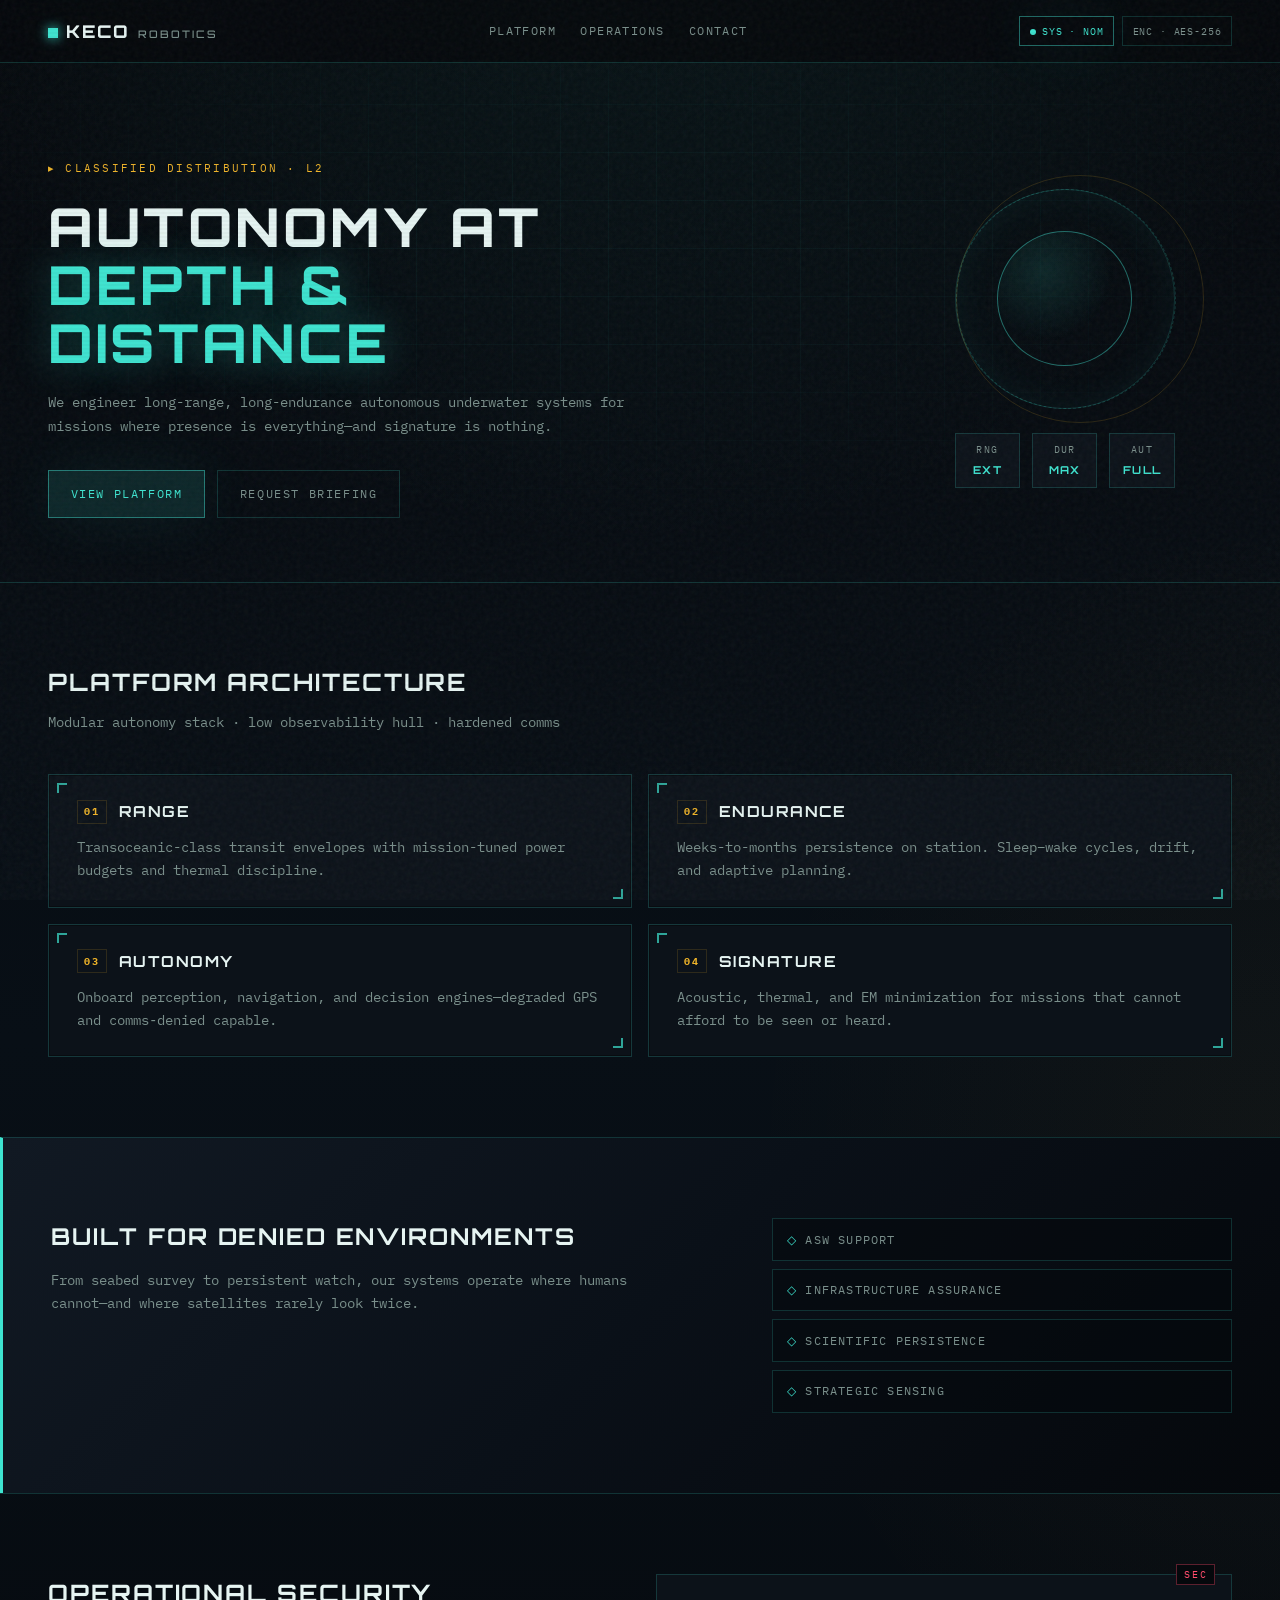
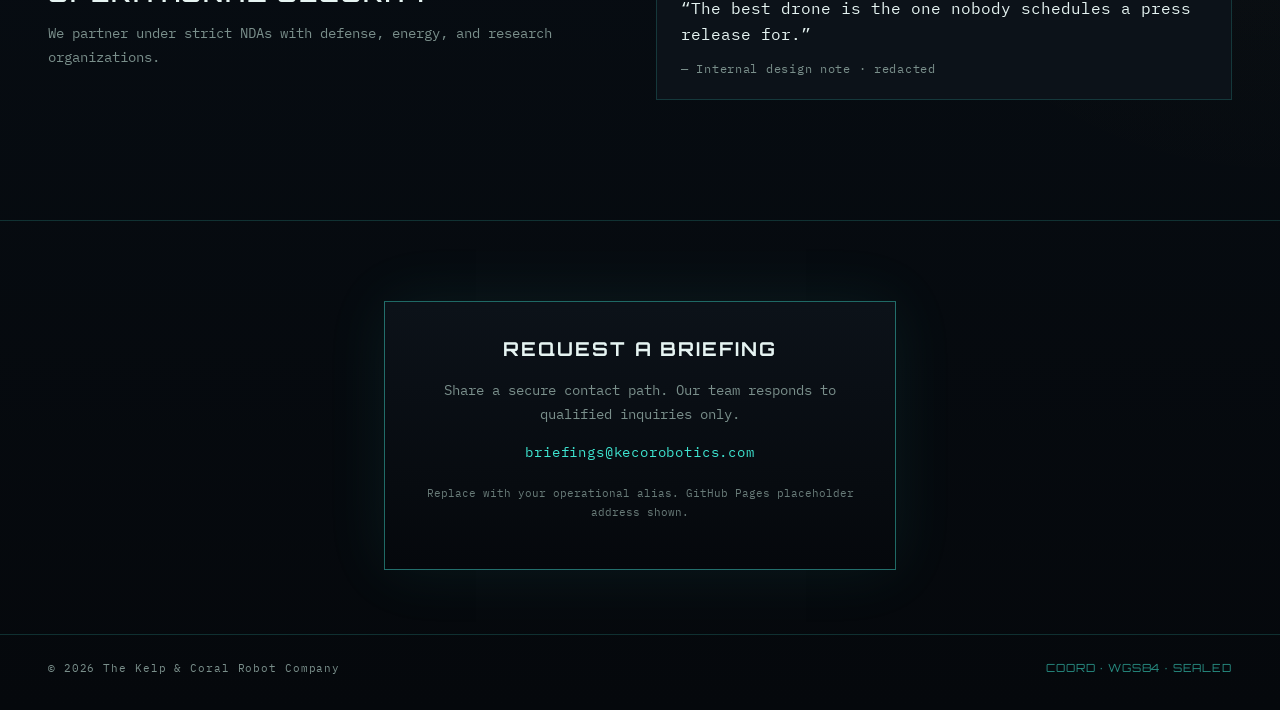
==== index.html @ 24a3f9e3 "ai did its thing" ====
<!DOCTYPE html>
<html lang="en">
  <head>
    <meta charset="utf-8" />
    <meta name="viewport" content="width=device-width, initial-scale=1" />
    <meta name="description" content="Keco Robotics — autonomous systems for extended underwater operations." />
    <meta name="theme-color" content="#05080c" />
    <title>Keco Robotics</title>
    <link rel="preconnect" href="https://fonts.googleapis.com" />
    <link rel="preconnect" href="https://fonts.gstatic.com" crossorigin />
    <link
      href="https://fonts.googleapis.com/css2?family=IBM+Plex+Mono:wght@400;500;600&family=Orbitron:wght@500;600;700;800&display=swap"
      rel="stylesheet"
    />
    <link rel="stylesheet" href="styles.css" />
  </head>
  <body>
    <div class="noise" aria-hidden="true"></div>
    <div class="scanlines" aria-hidden="true"></div>

    <header class="top-bar">
      <div class="brand">
        <span class="brand-mark" aria-hidden="true"></span>
        <span class="brand-text">KECO</span>
        <span class="brand-sub">ROBOTICS</span>
      </div>
      <nav class="nav" aria-label="Primary">
        <a href="#platform">Platform</a>
        <a href="#ops">Operations</a>
        <a href="#contact">Contact</a>
      </nav>
      <div class="status-cluster" role="status">
        <span class="pill pill--live">SYS · NOM</span>
        <span class="pill">ENC · AES-256</span>
      </div>
    </header>

    <main>
      <section class="hero">
        <div class="hero-grid" aria-hidden="true"></div>
        <div class="hero-content">
          <p class="eyebrow">
            <span class="blink" aria-hidden="true">▸</span>
            CLASSIFIED DISTRIBUTION · L2
          </p>
          <h1 class="hero-title">
            <span class="hero-title-line">Autonomy at</span>
            <span class="hero-title-line hero-title-line--accent">depth &amp; distance</span>
          </h1>
          <p class="lede">
            We engineer long-range, long-endurance autonomous underwater systems for missions where presence is
            everything—and signature is nothing.
          </p>
          <div class="hero-actions">
            <a class="btn btn--primary" href="#platform">View platform</a>
            <a class="btn btn--ghost" href="#contact">Request briefing</a>
          </div>
        </div>
        <aside class="hud" aria-hidden="true">
          <div class="hud-ring">
            <div class="hud-ring-inner"></div>
          </div>
          <dl class="hud-stats">
            <div>
              <dt>RNG</dt>
              <dd>EXT</dd>
            </div>
            <div>
              <dt>DUR</dt>
              <dd>MAX</dd>
            </div>
            <div>
              <dt>AUT</dt>
              <dd>FULL</dd>
            </div>
          </dl>
        </aside>
      </section>

      <section id="platform" class="section section--panels">
        <div class="section-head">
          <h2>Platform architecture</h2>
          <p class="section-kicker">Modular autonomy stack · low observability hull · hardened comms</p>
        </div>
        <div class="panels">
          <article class="panel">
            <h3><span class="panel-id">01</span> Range</h3>
            <p>Transoceanic-class transit envelopes with mission-tuned power budgets and thermal discipline.</p>
          </article>
          <article class="panel">
            <h3><span class="panel-id">02</span> Endurance</h3>
            <p>Weeks-to-months persistence on station. Sleep–wake cycles, drift, and adaptive planning.</p>
          </article>
          <article class="panel">
            <h3><span class="panel-id">03</span> Autonomy</h3>
            <p>Onboard perception, navigation, and decision engines—degraded GPS and comms‑denied capable.</p>
          </article>
          <article class="panel">
            <h3><span class="panel-id">04</span> Signature</h3>
            <p>Acoustic, thermal, and EM minimization for missions that cannot afford to be seen or heard.</p>
          </article>
        </div>
      </section>

      <section id="ops" class="section section--banner">
        <div class="banner-inner">
          <div class="banner-copy">
            <h2>Built for denied environments</h2>
            <p>
              From seabed survey to persistent watch, our systems operate where humans cannot—and where satellites
              rarely look twice.
            </p>
          </div>
          <ul class="tag-list">
            <li>ASW support</li>
            <li>Infrastructure assurance</li>
            <li>Scientific persistence</li>
            <li>Strategic sensing</li>
          </ul>
        </div>
      </section>

      <section class="section section--stealth">
        <div class="section-head section-head--split">
          <div>
            <h2>Operational security</h2>
            <p class="section-kicker">We partner under strict NDAs with defense, energy, and research organizations.</p>
          </div>
          <blockquote class="pull">
            “The best drone is the one nobody schedules a press release for.”
            <cite>— Internal design note · redacted</cite>
          </blockquote>
        </div>
      </section>

      <section id="contact" class="section section--contact">
        <div class="contact-card">
          <h2>Request a briefing</h2>
          <p>Share a secure contact path. Our team responds to qualified inquiries only.</p>
          <a class="mailto" href="mailto:briefings@kecorobotics.com">briefings@kecorobotics.com</a>
          <p class="fine-print">Replace with your operational alias. GitHub Pages placeholder address shown.</p>
        </div>
      </section>
    </main>

    <footer class="footer">
      <div class="footer-row">
        <span>© <span id="y"></span> The Kelp &amp; Coral Robot Company</span>
        <span class="footer-mono">COORD · WGS84 · SEALED</span>
      </div>
    </footer>

    <script src="script.js" defer></script>
  </body>
</html>
---- styles.css ----
:root {
  --bg-deep: #05080c;
  --bg-panel: #0c1219;
  --bg-elevated: #111923;
  --border: rgba(62, 224, 208, 0.18);
  --border-strong: rgba(62, 224, 208, 0.45);
  --text: #e6f4f2;
  --text-dim: #7a8f8b;
  --accent: #3ee4d0;
  --accent-dim: rgba(62, 228, 208, 0.12);
  --amber: #f0b429;
  --amber-dim: rgba(240, 180, 41, 0.15);
  --danger: #ff4d6d;
  --font-display: "Orbitron", system-ui, sans-serif;
  --font-mono: "IBM Plex Mono", ui-monospace, monospace;
  --radius: 2px;
  --shadow-glow: 0 0 60px rgba(62, 228, 208, 0.08);
}

*,
*::before,
*::after {
  box-sizing: border-box;
}

html {
  scroll-behavior: smooth;
}

body {
  margin: 0;
  min-height: 100vh;
  font-family: var(--font-mono);
  font-size: clamp(14px, 1.05vw, 16px);
  line-height: 1.65;
  color: var(--text);
  background: var(--bg-deep);
  background-image:
    radial-gradient(ellipse 120% 80% at 50% -20%, rgba(62, 228, 208, 0.09), transparent 55%),
    radial-gradient(ellipse 60% 40% at 100% 50%, rgba(240, 180, 41, 0.04), transparent 70%),
    linear-gradient(180deg, #05080c 0%, #080f16 45%, #05080c 100%);
}

a {
  color: var(--accent);
  text-decoration: none;
}

a:hover {
  text-decoration: underline;
  text-underline-offset: 4px;
}

.noise {
  pointer-events: none;
  position: fixed;
  inset: 0;
  opacity: 0.045;
  z-index: 50;
  background-image: url("data:image/svg+xml,%3Csvg viewBox='0 0 256 256' xmlns='http://www.w3.org/2000/svg'%3E%3Cfilter id='n'%3E%3CfeTurbulence type='fractalNoise' baseFrequency='0.8' numOctaves='4' stitchTiles='stitch'/%3E%3C/filter%3E%3Crect width='100%25' height='100%25' filter='url(%23n)'/%3E%3C/svg%3E");
}

.scanlines {
  pointer-events: none;
  position: fixed;
  inset: 0;
  z-index: 49;
  background: repeating-linear-gradient(
    0deg,
    transparent,
    transparent 2px,
    rgba(0, 0, 0, 0.06) 2px,
    rgba(0, 0, 0, 0.06) 4px
  );
  opacity: 0.35;
  mix-blend-mode: multiply;
}

.top-bar {
  position: sticky;
  top: 0;
  z-index: 40;
  display: flex;
  align-items: center;
  justify-content: space-between;
  gap: 1rem;
  padding: 1rem clamp(1.25rem, 4vw, 3rem);
  border-bottom: 1px solid var(--border);
  background: rgba(5, 8, 12, 0.82);
  backdrop-filter: blur(12px);
}

.brand {
  display: flex;
  align-items: baseline;
  gap: 0.5rem;
  font-family: var(--font-display);
  letter-spacing: 0.14em;
}

.brand-mark {
  width: 10px;
  height: 10px;
  background: var(--accent);
  box-shadow: 0 0 12px var(--accent);
}

.brand-text {
  font-weight: 800;
  font-size: 1.1rem;
}

.brand-sub {
  font-weight: 500;
  font-size: 0.65rem;
  color: var(--text-dim);
}

.nav {
  display: flex;
  gap: 1.5rem;
  font-size: 0.75rem;
  text-transform: uppercase;
  letter-spacing: 0.12em;
}

.nav a {
  color: var(--text-dim);
}

.nav a:hover {
  color: var(--accent);
  text-decoration: none;
}

.status-cluster {
  display: flex;
  gap: 0.5rem;
  flex-wrap: wrap;
  justify-content: flex-end;
}

.pill {
  font-size: 0.65rem;
  padding: 0.35rem 0.6rem;
  border: 1px solid var(--border);
  color: var(--text-dim);
  letter-spacing: 0.08em;
}

.pill--live {
  border-color: var(--border-strong);
  color: var(--accent);
  box-shadow: var(--shadow-glow);
}

.pill--live::before {
  content: "";
  display: inline-block;
  width: 6px;
  height: 6px;
  margin-right: 0.4rem;
  border-radius: 50%;
  background: var(--accent);
  animation: pulse 2s ease-in-out infinite;
}

@keyframes pulse {
  0%,
  100% {
    opacity: 1;
    box-shadow: 0 0 0 0 rgba(62, 228, 208, 0.5);
  }
  50% {
    opacity: 0.7;
    box-shadow: 0 0 0 6px rgba(62, 228, 208, 0);
  }
}

.hero {
  position: relative;
  display: grid;
  grid-template-columns: 1fr;
  gap: 2rem;
  padding: clamp(3rem, 10vw, 6rem) clamp(1.25rem, 4vw, 3rem) 4rem;
  overflow: hidden;
}

@media (min-width: 900px) {
  .hero {
    grid-template-columns: 1.1fr 0.45fr;
    align-items: center;
  }
}

.hero-grid {
  position: absolute;
  inset: -20%;
  background-image:
    linear-gradient(rgba(62, 228, 208, 0.04) 1px, transparent 1px),
    linear-gradient(90deg, rgba(62, 228, 208, 0.04) 1px, transparent 1px);
  background-size: 48px 48px;
  mask-image: radial-gradient(ellipse 70% 60% at 50% 40%, black 20%, transparent 70%);
  animation: drift 28s linear infinite;
}

@keyframes drift {
  to {
    transform: translate(-48px, -48px);
  }
}

.hero-content {
  position: relative;
  z-index: 1;
  max-width: 40rem;
}

.eyebrow {
  font-size: 0.7rem;
  letter-spacing: 0.2em;
  color: var(--amber);
  margin: 0 0 1.25rem;
}

.blink {
  animation: blink 1.2s step-end infinite;
}

@keyframes blink {
  50% {
    opacity: 0;
  }
}

.hero-title {
  font-family: var(--font-display);
  font-weight: 800;
  line-height: 1.08;
  letter-spacing: 0.06em;
  text-transform: uppercase;
  margin: 0 0 1.25rem;
  font-size: clamp(2rem, 5.5vw, 3.35rem);
}

.hero-title-line {
  display: block;
}

.hero-title-line--accent {
  color: var(--accent);
  text-shadow: 0 0 40px rgba(62, 228, 208, 0.35);
}

.lede {
  margin: 0 0 2rem;
  color: var(--text-dim);
  max-width: 36rem;
}

.hero-actions {
  display: flex;
  flex-wrap: wrap;
  gap: 0.75rem;
}

.btn {
  display: inline-flex;
  align-items: center;
  justify-content: center;
  padding: 0.85rem 1.35rem;
  font-family: var(--font-mono);
  font-size: 0.72rem;
  letter-spacing: 0.14em;
  text-transform: uppercase;
  border: 1px solid transparent;
  cursor: pointer;
  transition: transform 0.15s ease, border-color 0.15s ease, background 0.15s ease;
}

.btn:hover {
  text-decoration: none;
  transform: translateY(-1px);
}

.btn--primary {
  background: var(--accent-dim);
  border-color: var(--border-strong);
  color: var(--accent);
  box-shadow: var(--shadow-glow);
}

.btn--primary:hover {
  background: rgba(62, 228, 208, 0.22);
}

.btn--ghost {
  background: transparent;
  border-color: var(--border);
  color: var(--text-dim);
}

.btn--ghost:hover {
  border-color: var(--border-strong);
  color: var(--text);
}

.hud {
  position: relative;
  z-index: 1;
  display: flex;
  flex-direction: column;
  align-items: center;
  gap: 1.5rem;
  justify-self: center;
}

.hud-ring {
  position: relative;
  width: min(220px, 55vw);
  aspect-ratio: 1;
  border: 1px solid var(--border);
  border-radius: 50%;
  display: flex;
  align-items: center;
  justify-content: center;
  box-shadow: inset 0 0 40px rgba(62, 228, 208, 0.06);
  animation: spin 48s linear infinite;
}

@keyframes spin {
  to {
    transform: rotate(360deg);
  }
}

.hud-ring::before,
.hud-ring::after {
  content: "";
  position: absolute;
  inset: 0;
  margin: auto;
  aspect-ratio: 1;
  border-radius: 50%;
  pointer-events: none;
}

.hud-ring::before {
  width: min(220px, 55vw);
  height: min(220px, 55vw);
  border: 1px dashed rgba(62, 228, 208, 0.2);
}

.hud-ring::after {
  width: calc(min(220px, 55vw) + 28px);
  height: calc(min(220px, 55vw) + 28px);
  border: 1px solid rgba(240, 180, 41, 0.15);
  animation: spin-reverse 72s linear infinite;
}

@keyframes spin-reverse {
  to {
    transform: rotate(-360deg);
  }
}

.hud-ring-inner {
  width: 62%;
  aspect-ratio: 1;
  border-radius: 50%;
  border: 1px solid var(--border-strong);
  background: radial-gradient(circle at 35% 30%, rgba(62, 228, 208, 0.12), transparent 55%);
}

.hud-stats {
  display: grid;
  grid-template-columns: repeat(3, 1fr);
  gap: 0.75rem;
  margin: 0;
  padding: 0;
  list-style: none;
  font-size: 0.68rem;
  letter-spacing: 0.12em;
  width: 100%;
  max-width: 240px;
}

.hud-stats div {
  text-align: center;
  padding: 0.5rem;
  border: 1px solid var(--border);
  background: var(--bg-panel);
}

.hud-stats dt {
  margin: 0;
  color: var(--text-dim);
  font-size: 0.6rem;
}

.hud-stats dd {
  margin: 0.25rem 0 0;
  font-family: var(--font-display);
  font-weight: 700;
  color: var(--accent);
}

.section {
  padding: clamp(3rem, 8vw, 5rem) clamp(1.25rem, 4vw, 3rem);
  border-top: 1px solid var(--border);
}

.section-head {
  max-width: 40rem;
  margin-bottom: 2.5rem;
}

.section-head h2 {
  font-family: var(--font-display);
  font-weight: 700;
  letter-spacing: 0.08em;
  text-transform: uppercase;
  margin: 0 0 0.5rem;
  font-size: clamp(1.25rem, 2.5vw, 1.5rem);
}

.section-kicker {
  margin: 0;
  color: var(--text-dim);
  font-size: 0.9rem;
}

.panels {
  display: grid;
  gap: 1rem;
  grid-template-columns: 1fr;
}

@media (min-width: 700px) {
  .panels {
    grid-template-columns: repeat(2, 1fr);
  }
}

.panel {
  position: relative;
  padding: 1.5rem 1.5rem 1.5rem 1.75rem;
  background: var(--bg-panel);
  border: 1px solid var(--border);
  box-shadow: 0 0 0 1px rgba(0, 0, 0, 0.35) inset;
}

.panel::before,
.panel::after {
  content: "";
  position: absolute;
  width: 10px;
  height: 10px;
  border-color: var(--accent);
  border-style: solid;
  opacity: 0.7;
}

.panel::before {
  top: 8px;
  left: 8px;
  border-width: 2px 0 0 2px;
}

.panel::after {
  bottom: 8px;
  right: 8px;
  border-width: 0 2px 2px 0;
}

.panel h3 {
  margin: 0 0 0.75rem;
  font-family: var(--font-display);
  font-size: 0.95rem;
  letter-spacing: 0.1em;
  text-transform: uppercase;
  display: flex;
  align-items: center;
  gap: 0.75rem;
}

.panel-id {
  font-family: var(--font-mono);
  font-size: 0.65rem;
  color: var(--amber);
  border: 1px solid var(--amber-dim);
  padding: 0.15rem 0.4rem;
}

.panel p {
  margin: 0;
  color: var(--text-dim);
  font-size: 0.88rem;
}

.section--banner {
  background: linear-gradient(135deg, var(--bg-elevated) 0%, #0a1018 50%, var(--bg-deep) 100%);
  border-left: 3px solid var(--accent);
}

.banner-inner {
  display: grid;
  gap: 2rem;
  align-items: start;
}

@media (min-width: 800px) {
  .banner-inner {
    grid-template-columns: 1.2fr 0.8fr;
  }
}

.banner-copy h2 {
  font-family: var(--font-display);
  text-transform: uppercase;
  letter-spacing: 0.08em;
  margin: 0 0 0.75rem;
  font-size: clamp(1.2rem, 2.2vw, 1.45rem);
}

.banner-copy p {
  margin: 0;
  color: var(--text-dim);
  max-width: 36rem;
}

.tag-list {
  margin: 0;
  padding: 0;
  list-style: none;
  display: grid;
  gap: 0.5rem;
}

.tag-list li {
  font-size: 0.75rem;
  letter-spacing: 0.1em;
  text-transform: uppercase;
  padding: 0.65rem 0.85rem;
  border: 1px solid var(--border);
  color: var(--text-dim);
  background: rgba(5, 8, 12, 0.5);
}

.tag-list li::before {
  content: "◇ ";
  color: var(--accent);
}

.section-head--split {
  max-width: none;
  display: grid;
  gap: 2rem;
}

@media (min-width: 800px) {
  .section-head--split {
    grid-template-columns: 1fr 1fr;
    align-items: start;
  }
}

.pull {
  margin: 0;
  padding: 1.25rem 1.5rem;
  border: 1px solid var(--border);
  background: var(--bg-panel);
  font-size: 1rem;
  color: var(--text);
  position: relative;
}

.pull::before {
  content: "SEC";
  position: absolute;
  top: -0.65rem;
  right: 1rem;
  font-size: 0.6rem;
  letter-spacing: 0.2em;
  background: var(--bg-deep);
  color: var(--danger);
  padding: 0.1rem 0.4rem;
  border: 1px solid rgba(255, 77, 109, 0.35);
}

.pull cite {
  display: block;
  margin-top: 0.75rem;
  font-size: 0.75rem;
  color: var(--text-dim);
  font-style: normal;
  letter-spacing: 0.06em;
}

.section--contact {
  display: flex;
  justify-content: center;
  padding-bottom: 4rem;
}

.contact-card {
  max-width: 32rem;
  width: 100%;
  padding: 2rem;
  border: 1px solid var(--border-strong);
  background: linear-gradient(180deg, var(--bg-panel), var(--bg-deep));
  text-align: center;
  box-shadow: var(--shadow-glow);
}

.contact-card h2 {
  font-family: var(--font-display);
  text-transform: uppercase;
  letter-spacing: 0.1em;
  margin: 0 0 0.75rem;
  font-size: 1.2rem;
}

.contact-card p {
  margin: 0 0 1rem;
  color: var(--text-dim);
  font-size: 0.9rem;
}

.mailto {
  display: inline-block;
  font-size: 0.85rem;
  letter-spacing: 0.06em;
  word-break: break-all;
}

.fine-print {
  margin-top: 1.25rem !important;
  font-size: 0.7rem !important;
  color: var(--text-dim);
  opacity: 0.85;
}

.footer {
  padding: 1.5rem clamp(1.25rem, 4vw, 3rem) 2rem;
  border-top: 1px solid var(--border);
  font-size: 0.7rem;
  color: var(--text-dim);
  letter-spacing: 0.08em;
}

.footer-row {
  display: flex;
  flex-wrap: wrap;
  justify-content: space-between;
  gap: 1rem;
}

.footer-mono {
  font-family: var(--font-display);
  color: var(--accent);
  opacity: 0.6;
}

@media (prefers-reduced-motion: reduce) {
  *,
  *::before,
  *::after {
    animation-duration: 0.01ms !important;
    animation-iteration-count: 1 !important;
    transition-duration: 0.01ms !important;
  }

  html {
    scroll-behavior: auto;
  }
}

@media (max-width: 720px) {
  .top-bar {
    flex-wrap: wrap;
  }

  .nav {
    order: 3;
    width: 100%;
    justify-content: center;
    padding-top: 0.5rem;
    border-top: 1px solid var(--border);
    gap: 1rem;
  }

  .status-cluster {
    flex: 1;
    min-width: 0;
  }
}
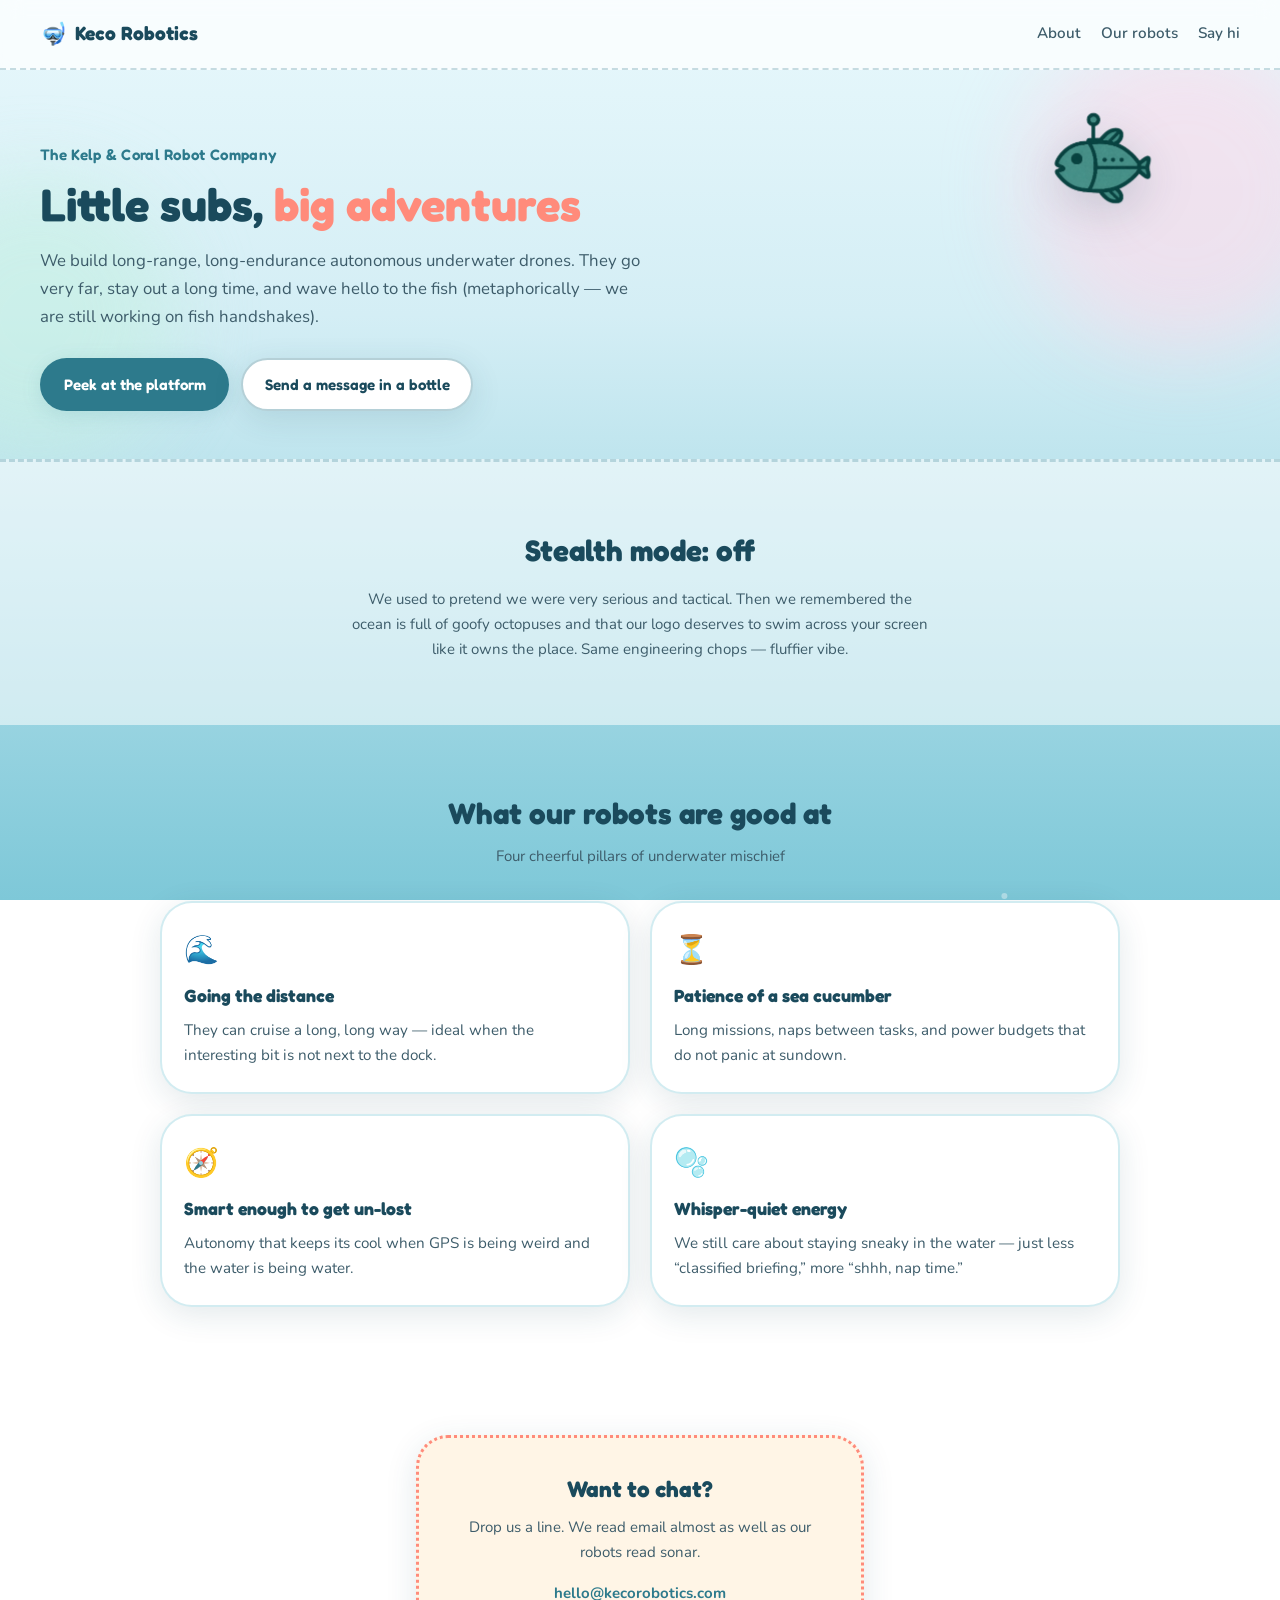
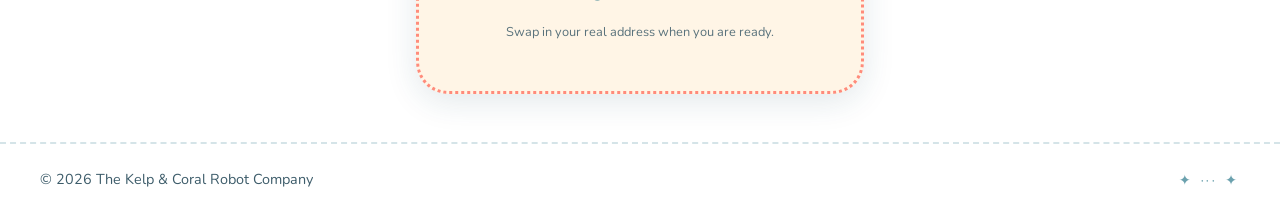
==== commit 2f659c2a: "more ai things" ====
--- a/index.html
+++ b/index.html
@@ -3,150 +3,114 @@
   <head>
     <meta charset="utf-8" />
     <meta name="viewport" content="width=device-width, initial-scale=1" />
-    <meta name="description" content="Keco Robotics — autonomous systems for extended underwater operations." />
-    <meta name="theme-color" content="#05080c" />
+    <meta
+      name="description"
+      content="Keco Robotics — The Kelp & Coral Robot Company. Long-range friendly underwater robots."
+    />
+    <meta name="theme-color" content="#b8e8f0" />
     <title>Keco Robotics</title>
+    <link rel="icon" href="icon.png" type="image/png" />
+    <link rel="apple-touch-icon" href="icon.png" />
     <link rel="preconnect" href="https://fonts.googleapis.com" />
     <link rel="preconnect" href="https://fonts.gstatic.com" crossorigin />
     <link
-      href="https://fonts.googleapis.com/css2?family=IBM+Plex+Mono:wght@400;500;600&family=Orbitron:wght@500;600;700;800&display=swap"
+      href="https://fonts.googleapis.com/css2?family=Fredoka:wght@400;500;600;700&family=Nunito:wght@400;600;700&display=swap"
       rel="stylesheet"
     />
     <link rel="stylesheet" href="styles.css" />
   </head>
   <body>
-    <div class="noise" aria-hidden="true"></div>
-    <div class="scanlines" aria-hidden="true"></div>
+    <div class="bubbles" aria-hidden="true"></div>
+
+    <!-- Logo swims freely; decorative only -->
+    <div class="swim-logo" id="swimLogo" aria-hidden="true">
+      <img class="swim-logo__img" src="logo.png" alt="" width="140" height="140" decoding="async" />
+    </div>
 
     <header class="top-bar">
-      <div class="brand">
-        <span class="brand-mark" aria-hidden="true"></span>
-        <span class="brand-text">KECO</span>
-        <span class="brand-sub">ROBOTICS</span>
-      </div>
+      <a class="brand" href="#">
+        <span class="brand__emoji" aria-hidden="true">🤿</span>
+        <span class="brand__text">Keco Robotics</span>
+      </a>
       <nav class="nav" aria-label="Primary">
-        <a href="#platform">Platform</a>
-        <a href="#ops">Operations</a>
-        <a href="#contact">Contact</a>
+        <a href="#about">About</a>
+        <a href="#platform">Our robots</a>
+        <a href="#contact">Say hi</a>
       </nav>
-      <div class="status-cluster" role="status">
-        <span class="pill pill--live">SYS · NOM</span>
-        <span class="pill">ENC · AES-256</span>
-      </div>
     </header>
 
     <main>
       <section class="hero">
-        <div class="hero-grid" aria-hidden="true"></div>
-        <div class="hero-content">
-          <p class="eyebrow">
-            <span class="blink" aria-hidden="true">▸</span>
-            CLASSIFIED DISTRIBUTION · L2
+        <div class="hero__blob hero__blob--1" aria-hidden="true"></div>
+        <div class="hero__blob hero__blob--2" aria-hidden="true"></div>
+        <div class="hero__inner">
+          <p class="eyebrow">The Kelp &amp; Coral Robot Company</p>
+          <h1 class="hero__title">Little subs, <span class="hero__wiggle">big adventures</span></h1>
+          <p class="lede">
+            We build long-range, long-endurance autonomous underwater drones. They go very far, stay out a long
+            time, and wave hello to the fish (metaphorically — we are still working on fish handshakes).
           </p>
-          <h1 class="hero-title">
-            <span class="hero-title-line">Autonomy at</span>
-            <span class="hero-title-line hero-title-line--accent">depth &amp; distance</span>
-          </h1>
-          <p class="lede">
-            We engineer long-range, long-endurance autonomous underwater systems for missions where presence is
-            everything—and signature is nothing.
-          </p>
-          <div class="hero-actions">
-            <a class="btn btn--primary" href="#platform">View platform</a>
-            <a class="btn btn--ghost" href="#contact">Request briefing</a>
+          <div class="hero__actions">
+            <a class="btn btn--primary" href="#platform">Peek at the platform</a>
+            <a class="btn btn--soft" href="#contact">Send a message in a bottle</a>
           </div>
-        </div>
-        <aside class="hud" aria-hidden="true">
-          <div class="hud-ring">
-            <div class="hud-ring-inner"></div>
-          </div>
-          <dl class="hud-stats">
-            <div>
-              <dt>RNG</dt>
-              <dd>EXT</dd>
-            </div>
-            <div>
-              <dt>DUR</dt>
-              <dd>MAX</dd>
-            </div>
-            <div>
-              <dt>AUT</dt>
-              <dd>FULL</dd>
-            </div>
-          </dl>
-        </aside>
-      </section>
-
-      <section id="platform" class="section section--panels">
-        <div class="section-head">
-          <h2>Platform architecture</h2>
-          <p class="section-kicker">Modular autonomy stack · low observability hull · hardened comms</p>
-        </div>
-        <div class="panels">
-          <article class="panel">
-            <h3><span class="panel-id">01</span> Range</h3>
-            <p>Transoceanic-class transit envelopes with mission-tuned power budgets and thermal discipline.</p>
-          </article>
-          <article class="panel">
-            <h3><span class="panel-id">02</span> Endurance</h3>
-            <p>Weeks-to-months persistence on station. Sleep–wake cycles, drift, and adaptive planning.</p>
-          </article>
-          <article class="panel">
-            <h3><span class="panel-id">03</span> Autonomy</h3>
-            <p>Onboard perception, navigation, and decision engines—degraded GPS and comms‑denied capable.</p>
-          </article>
-          <article class="panel">
-            <h3><span class="panel-id">04</span> Signature</h3>
-            <p>Acoustic, thermal, and EM minimization for missions that cannot afford to be seen or heard.</p>
-          </article>
         </div>
       </section>
 
-      <section id="ops" class="section section--banner">
-        <div class="banner-inner">
-          <div class="banner-copy">
-            <h2>Built for denied environments</h2>
-            <p>
-              From seabed survey to persistent watch, our systems operate where humans cannot—and where satellites
-              rarely look twice.
-            </p>
-          </div>
-          <ul class="tag-list">
-            <li>ASW support</li>
-            <li>Infrastructure assurance</li>
-            <li>Scientific persistence</li>
-            <li>Strategic sensing</li>
-          </ul>
+      <section id="about" class="section section--wave">
+        <div class="section__inner">
+          <h2>Stealth mode: off</h2>
+          <p>
+            We used to pretend we were very serious and tactical. Then we remembered the ocean is full of
+            goofy octopuses and that our logo deserves to swim across your screen like it owns the place. Same
+            engineering chops — fluffier vibe.
+          </p>
         </div>
       </section>
 
-      <section class="section section--stealth">
-        <div class="section-head section-head--split">
-          <div>
-            <h2>Operational security</h2>
-            <p class="section-kicker">We partner under strict NDAs with defense, energy, and research organizations.</p>
-          </div>
-          <blockquote class="pull">
-            “The best drone is the one nobody schedules a press release for.”
-            <cite>— Internal design note · redacted</cite>
-          </blockquote>
+      <section id="platform" class="section">
+        <div class="section__head">
+          <h2>What our robots are good at</h2>
+          <p class="section__kicker">Four cheerful pillars of underwater mischief</p>
+        </div>
+        <div class="cards">
+          <article class="card">
+            <span class="card__icon" aria-hidden="true">🌊</span>
+            <h3>Going the distance</h3>
+            <p>They can cruise a long, long way — ideal when the interesting bit is not next to the dock.</p>
+          </article>
+          <article class="card">
+            <span class="card__icon" aria-hidden="true">⏳</span>
+            <h3>Patience of a sea cucumber</h3>
+            <p>Long missions, naps between tasks, and power budgets that do not panic at sundown.</p>
+          </article>
+          <article class="card">
+            <span class="card__icon" aria-hidden="true">🧭</span>
+            <h3>Smart enough to get un-lost</h3>
+            <p>Autonomy that keeps its cool when GPS is being weird and the water is being water.</p>
+          </article>
+          <article class="card">
+            <span class="card__icon" aria-hidden="true">🫧</span>
+            <h3>Whisper-quiet energy</h3>
+            <p>We still care about staying sneaky in the water — just less “classified briefing,” more “shhh, nap time.”</p>
+          </article>
         </div>
       </section>
 
       <section id="contact" class="section section--contact">
         <div class="contact-card">
-          <h2>Request a briefing</h2>
-          <p>Share a secure contact path. Our team responds to qualified inquiries only.</p>
-          <a class="mailto" href="mailto:briefings@kecorobotics.com">briefings@kecorobotics.com</a>
-          <p class="fine-print">Replace with your operational alias. GitHub Pages placeholder address shown.</p>
+          <h2>Want to chat?</h2>
+          <p>Drop us a line. We read email almost as well as our robots read sonar.</p>
+          <a class="mailto" href="mailto:hello@kecorobotics.com">hello@kecorobotics.com</a>
+          <p class="fine-print">Swap in your real address when you are ready.</p>
         </div>
       </section>
     </main>
 
     <footer class="footer">
-      <div class="footer-row">
+      <div class="footer__row">
         <span>© <span id="y"></span> The Kelp &amp; Coral Robot Company</span>
-        <span class="footer-mono">COORD · WGS84 · SEALED</span>
+        <span class="footer__sparkle" aria-hidden="true">✦ ··· ✦</span>
       </div>
     </footer>
 
--- a/styles.css
+++ b/styles.css
@@ -1,20 +1,20 @@
 :root {
-  --bg-deep: #05080c;
-  --bg-panel: #0c1219;
-  --bg-elevated: #111923;
-  --border: rgba(62, 224, 208, 0.18);
-  --border-strong: rgba(62, 224, 208, 0.45);
-  --text: #e6f4f2;
-  --text-dim: #7a8f8b;
-  --accent: #3ee4d0;
-  --accent-dim: rgba(62, 228, 208, 0.12);
-  --amber: #f0b429;
-  --amber-dim: rgba(240, 180, 41, 0.15);
-  --danger: #ff4d6d;
-  --font-display: "Orbitron", system-ui, sans-serif;
-  --font-mono: "IBM Plex Mono", ui-monospace, monospace;
-  --radius: 2px;
-  --shadow-glow: 0 0 60px rgba(62, 228, 208, 0.08);
+  --sea-deep: #1a4a5c;
+  --sea-mid: #2d7a8c;
+  --sea-light: #7ec8d8;
+  --foam: #e8f8fc;
+  --sand: #fff5e6;
+  --coral: #ff8b7b;
+  --kelp: #5cb85c;
+  --ink: #1e3a45;
+  --ink-soft: #3d5c6a;
+  --white: #ffffff;
+  --font-display: "Fredoka", system-ui, sans-serif;
+  --font-body: "Nunito", system-ui, sans-serif;
+  --radius: 1.25rem;
+  --radius-lg: 2rem;
+  --shadow-soft: 0 8px 32px rgba(26, 74, 92, 0.12);
+  --shadow-card: 0 4px 20px rgba(45, 122, 140, 0.15);
 }
 
 *,
@@ -30,235 +30,247 @@
 body {
   margin: 0;
   min-height: 100vh;
-  font-family: var(--font-mono);
-  font-size: clamp(14px, 1.05vw, 16px);
+  font-family: var(--font-body);
+  font-size: clamp(15px, 1.1vw, 17px);
   line-height: 1.65;
-  color: var(--text);
-  background: var(--bg-deep);
-  background-image:
-    radial-gradient(ellipse 120% 80% at 50% -20%, rgba(62, 228, 208, 0.09), transparent 55%),
-    radial-gradient(ellipse 60% 40% at 100% 50%, rgba(240, 180, 41, 0.04), transparent 70%),
-    linear-gradient(180deg, #05080c 0%, #080f16 45%, #05080c 100%);
+  color: var(--ink);
+  background: linear-gradient(180deg, var(--foam) 0%, #d4eef5 35%, var(--sea-light) 100%);
+  background-attachment: fixed;
+  position: relative;
+  overflow-x: hidden;
 }
 
 a {
-  color: var(--accent);
+  color: var(--sea-mid);
   text-decoration: none;
+  font-weight: 600;
 }
 
 a:hover {
   text-decoration: underline;
-  text-underline-offset: 4px;
-}
-
-.noise {
+  text-underline-offset: 3px;
+}
+
+/* Floating bubbles (CSS only) */
+.bubbles {
   pointer-events: none;
   position: fixed;
   inset: 0;
-  opacity: 0.045;
-  z-index: 50;
-  background-image: url("data:image/svg+xml,%3Csvg viewBox='0 0 256 256' xmlns='http://www.w3.org/2000/svg'%3E%3Cfilter id='n'%3E%3CfeTurbulence type='fractalNoise' baseFrequency='0.8' numOctaves='4' stitchTiles='stitch'/%3E%3C/filter%3E%3Crect width='100%25' height='100%25' filter='url(%23n)'/%3E%3C/svg%3E");
-}
-
-.scanlines {
+  z-index: 2;
+  overflow: hidden;
+}
+
+.bubbles::before,
+.bubbles::after {
+  content: "";
+  position: absolute;
+  width: 12px;
+  height: 12px;
+  border-radius: 50%;
+  background: rgba(255, 255, 255, 0.45);
+  left: 10%;
+  bottom: -20px;
+  animation: rise 14s ease-in infinite;
+  box-shadow:
+    18vw 0 0 -2px rgba(255, 255, 255, 0.35),
+    42vw 4vh 0 0 rgba(255, 255, 255, 0.25),
+    68vw -2vh 0 -3px rgba(255, 255, 255, 0.4),
+    88vw 2vh 0 -1px rgba(255, 255, 255, 0.3);
+}
+
+.bubbles::after {
+  left: 55%;
+  width: 8px;
+  height: 8px;
+  animation-duration: 11s;
+  animation-delay: -3s;
+  opacity: 0.8;
+}
+
+@keyframes rise {
+  0% {
+    transform: translateY(0) scale(1);
+    opacity: 0;
+  }
+  10% {
+    opacity: 0.9;
+  }
+  100% {
+    transform: translateY(-110vh) scale(0.6);
+    opacity: 0;
+  }
+}
+
+/* Wandering logo layer (above page; clicks pass through) */
+.swim-logo {
+  position: fixed;
+  left: 0;
+  top: 0;
+  z-index: 30;
   pointer-events: none;
-  position: fixed;
-  inset: 0;
-  z-index: 49;
-  background: repeating-linear-gradient(
-    0deg,
-    transparent,
-    transparent 2px,
-    rgba(0, 0, 0, 0.06) 2px,
-    rgba(0, 0, 0, 0.06) 4px
-  );
-  opacity: 0.35;
-  mix-blend-mode: multiply;
+  will-change: transform;
+  filter: drop-shadow(0 12px 24px rgba(26, 74, 92, 0.2));
+}
+
+.swim-logo__img {
+  display: block;
+  width: clamp(72px, 18vw, 160px);
+  height: auto;
+  animation: swim-wobble 2.2s ease-in-out infinite;
+}
+
+@keyframes swim-wobble {
+  0%,
+  100% {
+    transform: rotate(-4deg) translateY(0);
+  }
+  50% {
+    transform: rotate(5deg) translateY(-6px);
+  }
+}
+
+/* Main content above decorative layers */
+.top-bar,
+main,
+.footer {
+  position: relative;
+  z-index: 10;
 }
 
 .top-bar {
-  position: sticky;
-  top: 0;
-  z-index: 40;
   display: flex;
   align-items: center;
   justify-content: space-between;
   gap: 1rem;
-  padding: 1rem clamp(1.25rem, 4vw, 3rem);
-  border-bottom: 1px solid var(--border);
-  background: rgba(5, 8, 12, 0.82);
-  backdrop-filter: blur(12px);
+  padding: 1rem clamp(1.25rem, 4vw, 2.5rem);
+  background: rgba(255, 255, 255, 0.72);
+  backdrop-filter: blur(10px);
+  border-bottom: 2px dashed rgba(45, 122, 140, 0.25);
 }
 
 .brand {
-  display: flex;
-  align-items: baseline;
+  display: inline-flex;
+  align-items: center;
   gap: 0.5rem;
   font-family: var(--font-display);
-  letter-spacing: 0.14em;
-}
-
-.brand-mark {
-  width: 10px;
-  height: 10px;
-  background: var(--accent);
-  box-shadow: 0 0 12px var(--accent);
-}
-
-.brand-text {
-  font-weight: 800;
-  font-size: 1.1rem;
-}
-
-.brand-sub {
-  font-weight: 500;
-  font-size: 0.65rem;
-  color: var(--text-dim);
+  font-weight: 700;
+  font-size: 1.2rem;
+  color: var(--sea-deep);
+}
+
+.brand:hover {
+  text-decoration: none;
+  color: var(--sea-mid);
+}
+
+.brand__emoji {
+  font-size: 1.35rem;
+  animation: bob 2s ease-in-out infinite;
+}
+
+@keyframes bob {
+  0%,
+  100% {
+    transform: translateY(0);
+  }
+  50% {
+    transform: translateY(-3px);
+  }
 }
 
 .nav {
   display: flex;
-  gap: 1.5rem;
-  font-size: 0.75rem;
-  text-transform: uppercase;
-  letter-spacing: 0.12em;
+  gap: 1.25rem;
+  font-size: 0.95rem;
 }
 
 .nav a {
-  color: var(--text-dim);
+  color: var(--ink-soft);
 }
 
 .nav a:hover {
-  color: var(--accent);
+  color: var(--coral);
   text-decoration: none;
 }
 
-.status-cluster {
-  display: flex;
-  gap: 0.5rem;
-  flex-wrap: wrap;
-  justify-content: flex-end;
-}
-
-.pill {
-  font-size: 0.65rem;
-  padding: 0.35rem 0.6rem;
-  border: 1px solid var(--border);
-  color: var(--text-dim);
-  letter-spacing: 0.08em;
-}
-
-.pill--live {
-  border-color: var(--border-strong);
-  color: var(--accent);
-  box-shadow: var(--shadow-glow);
-}
-
-.pill--live::before {
-  content: "";
+.hero {
+  position: relative;
+  padding: clamp(2.5rem, 8vw, 4.5rem) clamp(1.25rem, 4vw, 2.5rem) 3rem;
+  overflow: hidden;
+}
+
+.hero__blob {
+  position: absolute;
+  border-radius: 50%;
+  filter: blur(40px);
+  opacity: 0.55;
+}
+
+.hero__blob--1 {
+  width: min(320px, 70vw);
+  height: min(320px, 70vw);
+  background: #ffd6e8;
+  top: -10%;
+  right: -5%;
+}
+
+.hero__blob--2 {
+  width: min(280px, 60vw);
+  height: min(280px, 60vw);
+  background: #c4f0e0;
+  bottom: 0;
+  left: -8%;
+}
+
+.hero__inner {
+  position: relative;
+  max-width: 38rem;
+}
+
+.eyebrow {
+  font-family: var(--font-display);
+  font-weight: 600;
+  font-size: 0.95rem;
+  color: var(--sea-mid);
+  margin: 0 0 0.75rem;
+  letter-spacing: 0.02em;
+}
+
+.hero__title {
+  font-family: var(--font-display);
+  font-weight: 700;
+  font-size: clamp(2rem, 5vw, 2.85rem);
+  line-height: 1.15;
+  color: var(--sea-deep);
+  margin: 0 0 1rem;
+}
+
+.hero__wiggle {
   display: inline-block;
-  width: 6px;
-  height: 6px;
-  margin-right: 0.4rem;
-  border-radius: 50%;
-  background: var(--accent);
-  animation: pulse 2s ease-in-out infinite;
-}
-
-@keyframes pulse {
+  color: var(--coral);
+  animation: wiggle-text 3s ease-in-out infinite;
+}
+
+@keyframes wiggle-text {
   0%,
   100% {
-    opacity: 1;
-    box-shadow: 0 0 0 0 rgba(62, 228, 208, 0.5);
-  }
-  50% {
-    opacity: 0.7;
-    box-shadow: 0 0 0 6px rgba(62, 228, 208, 0);
-  }
-}
-
-.hero {
-  position: relative;
-  display: grid;
-  grid-template-columns: 1fr;
-  gap: 2rem;
-  padding: clamp(3rem, 10vw, 6rem) clamp(1.25rem, 4vw, 3rem) 4rem;
-  overflow: hidden;
-}
-
-@media (min-width: 900px) {
-  .hero {
-    grid-template-columns: 1.1fr 0.45fr;
-    align-items: center;
-  }
-}
-
-.hero-grid {
-  position: absolute;
-  inset: -20%;
-  background-image:
-    linear-gradient(rgba(62, 228, 208, 0.04) 1px, transparent 1px),
-    linear-gradient(90deg, rgba(62, 228, 208, 0.04) 1px, transparent 1px);
-  background-size: 48px 48px;
-  mask-image: radial-gradient(ellipse 70% 60% at 50% 40%, black 20%, transparent 70%);
-  animation: drift 28s linear infinite;
-}
-
-@keyframes drift {
-  to {
-    transform: translate(-48px, -48px);
-  }
-}
-
-.hero-content {
-  position: relative;
-  z-index: 1;
-  max-width: 40rem;
-}
-
-.eyebrow {
-  font-size: 0.7rem;
-  letter-spacing: 0.2em;
-  color: var(--amber);
-  margin: 0 0 1.25rem;
-}
-
-.blink {
-  animation: blink 1.2s step-end infinite;
-}
-
-@keyframes blink {
-  50% {
-    opacity: 0;
-  }
-}
-
-.hero-title {
-  font-family: var(--font-display);
-  font-weight: 800;
-  line-height: 1.08;
-  letter-spacing: 0.06em;
-  text-transform: uppercase;
-  margin: 0 0 1.25rem;
-  font-size: clamp(2rem, 5.5vw, 3.35rem);
-}
-
-.hero-title-line {
-  display: block;
-}
-
-.hero-title-line--accent {
-  color: var(--accent);
-  text-shadow: 0 0 40px rgba(62, 228, 208, 0.35);
+    transform: rotate(0deg);
+  }
+  25% {
+    transform: rotate(-2deg);
+  }
+  75% {
+    transform: rotate(2deg);
+  }
 }
 
 .lede {
-  margin: 0 0 2rem;
-  color: var(--text-dim);
-  max-width: 36rem;
-}
-
-.hero-actions {
+  margin: 0 0 1.75rem;
+  color: var(--ink-soft);
+  font-size: 1.05rem;
+}
+
+.hero__actions {
   display: flex;
   flex-wrap: wrap;
   gap: 0.75rem;
@@ -268,398 +280,197 @@
   display: inline-flex;
   align-items: center;
   justify-content: center;
-  padding: 0.85rem 1.35rem;
-  font-family: var(--font-mono);
-  font-size: 0.72rem;
-  letter-spacing: 0.14em;
-  text-transform: uppercase;
-  border: 1px solid transparent;
+  padding: 0.75rem 1.35rem;
+  font-family: var(--font-display);
+  font-weight: 600;
+  font-size: 0.95rem;
+  border-radius: 999px;
+  border: 2px solid transparent;
   cursor: pointer;
-  transition: transform 0.15s ease, border-color 0.15s ease, background 0.15s ease;
+  transition: transform 0.15s ease, box-shadow 0.15s ease;
 }
 
 .btn:hover {
   text-decoration: none;
-  transform: translateY(-1px);
+  transform: translateY(-2px);
 }
 
 .btn--primary {
-  background: var(--accent-dim);
-  border-color: var(--border-strong);
-  color: var(--accent);
-  box-shadow: var(--shadow-glow);
+  background: var(--sea-mid);
+  color: var(--white);
+  box-shadow: var(--shadow-card);
 }
 
 .btn--primary:hover {
-  background: rgba(62, 228, 208, 0.22);
-}
-
-.btn--ghost {
-  background: transparent;
-  border-color: var(--border);
-  color: var(--text-dim);
-}
-
-.btn--ghost:hover {
-  border-color: var(--border-strong);
-  color: var(--text);
-}
-
-.hud {
-  position: relative;
-  z-index: 1;
-  display: flex;
-  flex-direction: column;
-  align-items: center;
-  gap: 1.5rem;
-  justify-self: center;
-}
-
-.hud-ring {
-  position: relative;
-  width: min(220px, 55vw);
-  aspect-ratio: 1;
-  border: 1px solid var(--border);
-  border-radius: 50%;
-  display: flex;
-  align-items: center;
-  justify-content: center;
-  box-shadow: inset 0 0 40px rgba(62, 228, 208, 0.06);
-  animation: spin 48s linear infinite;
-}
-
-@keyframes spin {
-  to {
-    transform: rotate(360deg);
-  }
-}
-
-.hud-ring::before,
-.hud-ring::after {
-  content: "";
-  position: absolute;
-  inset: 0;
-  margin: auto;
-  aspect-ratio: 1;
-  border-radius: 50%;
-  pointer-events: none;
-}
-
-.hud-ring::before {
-  width: min(220px, 55vw);
-  height: min(220px, 55vw);
-  border: 1px dashed rgba(62, 228, 208, 0.2);
-}
-
-.hud-ring::after {
-  width: calc(min(220px, 55vw) + 28px);
-  height: calc(min(220px, 55vw) + 28px);
-  border: 1px solid rgba(240, 180, 41, 0.15);
-  animation: spin-reverse 72s linear infinite;
-}
-
-@keyframes spin-reverse {
-  to {
-    transform: rotate(-360deg);
-  }
-}
-
-.hud-ring-inner {
-  width: 62%;
-  aspect-ratio: 1;
-  border-radius: 50%;
-  border: 1px solid var(--border-strong);
-  background: radial-gradient(circle at 35% 30%, rgba(62, 228, 208, 0.12), transparent 55%);
-}
-
-.hud-stats {
+  background: var(--sea-deep);
+  color: var(--white);
+}
+
+.btn--soft {
+  background: var(--white);
+  color: var(--sea-deep);
+  border-color: rgba(45, 122, 140, 0.35);
+  box-shadow: var(--shadow-soft);
+}
+
+.section {
+  padding: clamp(2.5rem, 6vw, 4rem) clamp(1.25rem, 4vw, 2.5rem);
+}
+
+.section__inner {
+  max-width: 36rem;
+  margin: 0 auto;
+  text-align: center;
+}
+
+.section__inner h2 {
+  font-family: var(--font-display);
+  font-size: clamp(1.5rem, 3vw, 1.85rem);
+  color: var(--sea-deep);
+  margin: 0 0 0.75rem;
+}
+
+.section__inner p {
+  margin: 0;
+  color: var(--ink-soft);
+}
+
+.section--wave {
+  background: rgba(255, 255, 255, 0.55);
+  border-top: 3px dashed rgba(45, 122, 140, 0.25);
+}
+
+.section__head {
+  text-align: center;
+  margin-bottom: 2rem;
+}
+
+.section__head h2 {
+  font-family: var(--font-display);
+  font-size: clamp(1.5rem, 3vw, 1.85rem);
+  color: var(--sea-deep);
+  margin: 0 0 0.35rem;
+}
+
+.section__kicker {
+  margin: 0;
+  color: var(--ink-soft);
+}
+
+.cards {
   display: grid;
-  grid-template-columns: repeat(3, 1fr);
-  gap: 0.75rem;
+  gap: 1.25rem;
+  max-width: 960px;
+  margin: 0 auto;
+  grid-template-columns: 1fr;
+}
+
+@media (min-width: 640px) {
+  .cards {
+    grid-template-columns: repeat(2, 1fr);
+  }
+}
+
+.card {
+  background: var(--white);
+  border-radius: var(--radius-lg);
+  padding: 1.5rem 1.35rem;
+  box-shadow: var(--shadow-soft);
+  border: 2px solid rgba(126, 200, 216, 0.35);
+  transition: transform 0.2s ease, border-color 0.2s ease;
+}
+
+.card:hover {
+  transform: translateY(-4px) rotate(-0.5deg);
+  border-color: var(--coral);
+}
+
+.card__icon {
+  font-size: 1.75rem;
+  display: block;
+  margin-bottom: 0.5rem;
+}
+
+.card h3 {
+  font-family: var(--font-display);
+  font-size: 1.1rem;
+  margin: 0 0 0.5rem;
+  color: var(--sea-deep);
+}
+
+.card p {
   margin: 0;
-  padding: 0;
-  list-style: none;
-  font-size: 0.68rem;
-  letter-spacing: 0.12em;
-  width: 100%;
-  max-width: 240px;
-}
-
-.hud-stats div {
-  text-align: center;
-  padding: 0.5rem;
-  border: 1px solid var(--border);
-  background: var(--bg-panel);
-}
-
-.hud-stats dt {
-  margin: 0;
-  color: var(--text-dim);
-  font-size: 0.6rem;
-}
-
-.hud-stats dd {
-  margin: 0.25rem 0 0;
-  font-family: var(--font-display);
-  font-weight: 700;
-  color: var(--accent);
-}
-
-.section {
-  padding: clamp(3rem, 8vw, 5rem) clamp(1.25rem, 4vw, 3rem);
-  border-top: 1px solid var(--border);
-}
-
-.section-head {
-  max-width: 40rem;
-  margin-bottom: 2.5rem;
-}
-
-.section-head h2 {
-  font-family: var(--font-display);
-  font-weight: 700;
-  letter-spacing: 0.08em;
-  text-transform: uppercase;
-  margin: 0 0 0.5rem;
-  font-size: clamp(1.25rem, 2.5vw, 1.5rem);
-}
-
-.section-kicker {
-  margin: 0;
-  color: var(--text-dim);
-  font-size: 0.9rem;
-}
-
-.panels {
-  display: grid;
-  gap: 1rem;
-  grid-template-columns: 1fr;
-}
-
-@media (min-width: 700px) {
-  .panels {
-    grid-template-columns: repeat(2, 1fr);
-  }
-}
-
-.panel {
-  position: relative;
-  padding: 1.5rem 1.5rem 1.5rem 1.75rem;
-  background: var(--bg-panel);
-  border: 1px solid var(--border);
-  box-shadow: 0 0 0 1px rgba(0, 0, 0, 0.35) inset;
-}
-
-.panel::before,
-.panel::after {
-  content: "";
-  position: absolute;
-  width: 10px;
-  height: 10px;
-  border-color: var(--accent);
-  border-style: solid;
-  opacity: 0.7;
-}
-
-.panel::before {
-  top: 8px;
-  left: 8px;
-  border-width: 2px 0 0 2px;
-}
-
-.panel::after {
-  bottom: 8px;
-  right: 8px;
-  border-width: 0 2px 2px 0;
-}
-
-.panel h3 {
-  margin: 0 0 0.75rem;
-  font-family: var(--font-display);
   font-size: 0.95rem;
-  letter-spacing: 0.1em;
-  text-transform: uppercase;
-  display: flex;
-  align-items: center;
-  gap: 0.75rem;
-}
-
-.panel-id {
-  font-family: var(--font-mono);
-  font-size: 0.65rem;
-  color: var(--amber);
-  border: 1px solid var(--amber-dim);
-  padding: 0.15rem 0.4rem;
-}
-
-.panel p {
-  margin: 0;
-  color: var(--text-dim);
-  font-size: 0.88rem;
-}
-
-.section--banner {
-  background: linear-gradient(135deg, var(--bg-elevated) 0%, #0a1018 50%, var(--bg-deep) 100%);
-  border-left: 3px solid var(--accent);
-}
-
-.banner-inner {
-  display: grid;
-  gap: 2rem;
-  align-items: start;
-}
-
-@media (min-width: 800px) {
-  .banner-inner {
-    grid-template-columns: 1.2fr 0.8fr;
-  }
-}
-
-.banner-copy h2 {
-  font-family: var(--font-display);
-  text-transform: uppercase;
-  letter-spacing: 0.08em;
-  margin: 0 0 0.75rem;
-  font-size: clamp(1.2rem, 2.2vw, 1.45rem);
-}
-
-.banner-copy p {
-  margin: 0;
-  color: var(--text-dim);
-  max-width: 36rem;
-}
-
-.tag-list {
-  margin: 0;
-  padding: 0;
-  list-style: none;
-  display: grid;
-  gap: 0.5rem;
-}
-
-.tag-list li {
-  font-size: 0.75rem;
-  letter-spacing: 0.1em;
-  text-transform: uppercase;
-  padding: 0.65rem 0.85rem;
-  border: 1px solid var(--border);
-  color: var(--text-dim);
-  background: rgba(5, 8, 12, 0.5);
-}
-
-.tag-list li::before {
-  content: "◇ ";
-  color: var(--accent);
-}
-
-.section-head--split {
-  max-width: none;
-  display: grid;
-  gap: 2rem;
-}
-
-@media (min-width: 800px) {
-  .section-head--split {
-    grid-template-columns: 1fr 1fr;
-    align-items: start;
-  }
-}
-
-.pull {
-  margin: 0;
-  padding: 1.25rem 1.5rem;
-  border: 1px solid var(--border);
-  background: var(--bg-panel);
-  font-size: 1rem;
-  color: var(--text);
-  position: relative;
-}
-
-.pull::before {
-  content: "SEC";
-  position: absolute;
-  top: -0.65rem;
-  right: 1rem;
-  font-size: 0.6rem;
-  letter-spacing: 0.2em;
-  background: var(--bg-deep);
-  color: var(--danger);
-  padding: 0.1rem 0.4rem;
-  border: 1px solid rgba(255, 77, 109, 0.35);
-}
-
-.pull cite {
-  display: block;
-  margin-top: 0.75rem;
-  font-size: 0.75rem;
-  color: var(--text-dim);
-  font-style: normal;
-  letter-spacing: 0.06em;
+  color: var(--ink-soft);
 }
 
 .section--contact {
   display: flex;
   justify-content: center;
-  padding-bottom: 4rem;
+  padding-bottom: 3rem;
 }
 
 .contact-card {
-  max-width: 32rem;
+  max-width: 28rem;
   width: 100%;
   padding: 2rem;
-  border: 1px solid var(--border-strong);
-  background: linear-gradient(180deg, var(--bg-panel), var(--bg-deep));
+  background: var(--sand);
+  border-radius: var(--radius-lg);
   text-align: center;
-  box-shadow: var(--shadow-glow);
+  border: 3px dotted var(--coral);
+  box-shadow: var(--shadow-soft);
 }
 
 .contact-card h2 {
   font-family: var(--font-display);
-  text-transform: uppercase;
-  letter-spacing: 0.1em;
-  margin: 0 0 0.75rem;
-  font-size: 1.2rem;
-}
-
-.contact-card p {
+  margin: 0 0 0.5rem;
+  color: var(--sea-deep);
+}
+
+.contact-card > p {
   margin: 0 0 1rem;
-  color: var(--text-dim);
+  color: var(--ink-soft);
+}
+
+.mailto {
+  font-weight: 700;
+  word-break: break-all;
+}
+
+.fine-print {
+  margin-top: 1rem !important;
+  font-size: 0.8rem !important;
+  opacity: 0.85;
+}
+
+.footer {
+  padding: 1.5rem clamp(1.25rem, 4vw, 2.5rem) 2rem;
+  background: rgba(255, 255, 255, 0.5);
+  border-top: 2px dashed rgba(45, 122, 140, 0.2);
   font-size: 0.9rem;
-}
-
-.mailto {
-  display: inline-block;
-  font-size: 0.85rem;
-  letter-spacing: 0.06em;
-  word-break: break-all;
-}
-
-.fine-print {
-  margin-top: 1.25rem !important;
-  font-size: 0.7rem !important;
-  color: var(--text-dim);
-  opacity: 0.85;
-}
-
-.footer {
-  padding: 1.5rem clamp(1.25rem, 4vw, 3rem) 2rem;
-  border-top: 1px solid var(--border);
-  font-size: 0.7rem;
-  color: var(--text-dim);
-  letter-spacing: 0.08em;
-}
-
-.footer-row {
+  color: var(--ink-soft);
+}
+
+.footer__row {
   display: flex;
   flex-wrap: wrap;
   justify-content: space-between;
-  gap: 1rem;
-}
-
-.footer-mono {
-  font-family: var(--font-display);
-  color: var(--accent);
-  opacity: 0.6;
+  align-items: center;
+  gap: 0.75rem;
+}
+
+.footer__sparkle {
+  font-family: var(--font-display);
+  color: var(--sea-mid);
+  letter-spacing: 0.2em;
+  opacity: 0.7;
+}
+
+@media (max-width: 560px) {
+  .nav {
+    gap: 0.75rem;
+    font-size: 0.85rem;
+  }
 }
 
 @media (prefers-reduced-motion: reduce) {
@@ -674,24 +485,8 @@
   html {
     scroll-behavior: auto;
   }
-}
-
-@media (max-width: 720px) {
-  .top-bar {
-    flex-wrap: wrap;
-  }
-
-  .nav {
-    order: 3;
-    width: 100%;
-    justify-content: center;
-    padding-top: 0.5rem;
-    border-top: 1px solid var(--border);
-    gap: 1rem;
-  }
-
-  .status-cluster {
-    flex: 1;
-    min-width: 0;
-  }
-}
+
+  .swim-logo__img {
+    animation: none;
+  }
+}
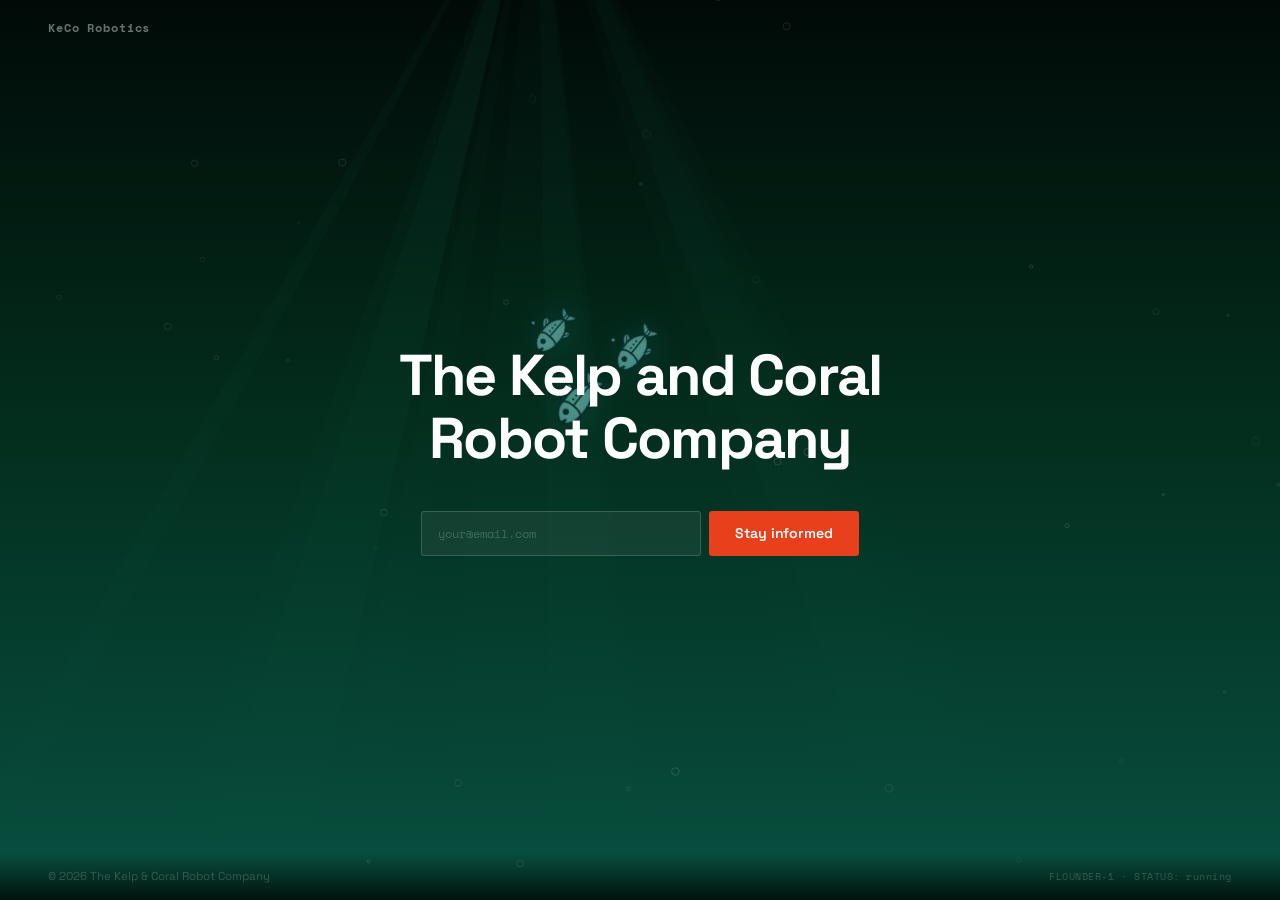
==== commit 33bf9e1b: "new stealth company Co-Authored-By: Claude Sonnet 4.6 <noreply@anthropic.com>" ====
--- a/index.html
+++ b/index.html
@@ -3,114 +3,39 @@
   <head>
     <meta charset="utf-8" />
     <meta name="viewport" content="width=device-width, initial-scale=1" />
-    <meta
-      name="description"
-      content="Keco Robotics — The Kelp & Coral Robot Company. Long-range friendly underwater robots."
-    />
-    <meta name="theme-color" content="#b8e8f0" />
-    <title>Keco Robotics</title>
+    <meta name="description" content="KeCo Robotics — Undersea robotics. Something is coming." />
+    <meta name="theme-color" content="#085041" />
+    <title>KeCo Robotics</title>
     <link rel="icon" href="icon.png" type="image/png" />
     <link rel="apple-touch-icon" href="icon.png" />
     <link rel="preconnect" href="https://fonts.googleapis.com" />
     <link rel="preconnect" href="https://fonts.gstatic.com" crossorigin />
-    <link
-      href="https://fonts.googleapis.com/css2?family=Fredoka:wght@400;500;600;700&family=Nunito:wght@400;600;700&display=swap"
-      rel="stylesheet"
-    />
+    <link href="https://fonts.googleapis.com/css2?family=Space+Grotesk:wght@400;500;600;700&family=Space+Mono:wght@400;700&display=swap" rel="stylesheet" />
     <link rel="stylesheet" href="styles.css" />
   </head>
   <body>
-    <div class="bubbles" aria-hidden="true"></div>
 
-    <!-- Logo swims freely; decorative only -->
-    <div class="swim-logo" id="swimLogo" aria-hidden="true">
-      <img class="swim-logo__img" src="logo.png" alt="" width="140" height="140" decoding="async" />
-    </div>
-
-    <header class="top-bar">
-      <a class="brand" href="#">
-        <span class="brand__emoji" aria-hidden="true">🤿</span>
-        <span class="brand__text">Keco Robotics</span>
-      </a>
-      <nav class="nav" aria-label="Primary">
-        <a href="#about">About</a>
-        <a href="#platform">Our robots</a>
-        <a href="#contact">Say hi</a>
-      </nav>
+    <header class="nav-bar">
+      <span class="brand">KeCo Robotics</span>
     </header>
 
     <main>
-      <section class="hero">
-        <div class="hero__blob hero__blob--1" aria-hidden="true"></div>
-        <div class="hero__blob hero__blob--2" aria-hidden="true"></div>
+      <section class="hero" id="hero">
+        <canvas class="hero__canvas" id="heroCanvas" aria-hidden="true"></canvas>
         <div class="hero__inner">
-          <p class="eyebrow">The Kelp &amp; Coral Robot Company</p>
-          <h1 class="hero__title">Little subs, <span class="hero__wiggle">big adventures</span></h1>
-          <p class="lede">
-            We build long-range, long-endurance autonomous underwater drones. They go very far, stay out a long
-            time, and wave hello to the fish (metaphorically — we are still working on fish handshakes).
-          </p>
-          <div class="hero__actions">
-            <a class="btn btn--primary" href="#platform">Peek at the platform</a>
-            <a class="btn btn--soft" href="#contact">Send a message in a bottle</a>
-          </div>
-        </div>
-      </section>
-
-      <section id="about" class="section section--wave">
-        <div class="section__inner">
-          <h2>Stealth mode: off</h2>
-          <p>
-            We used to pretend we were very serious and tactical. Then we remembered the ocean is full of
-            goofy octopuses and that our logo deserves to swim across your screen like it owns the place. Same
-            engineering chops — fluffier vibe.
-          </p>
-        </div>
-      </section>
-
-      <section id="platform" class="section">
-        <div class="section__head">
-          <h2>What our robots are good at</h2>
-          <p class="section__kicker">Four cheerful pillars of underwater mischief</p>
-        </div>
-        <div class="cards">
-          <article class="card">
-            <span class="card__icon" aria-hidden="true">🌊</span>
-            <h3>Going the distance</h3>
-            <p>They can cruise a long, long way — ideal when the interesting bit is not next to the dock.</p>
-          </article>
-          <article class="card">
-            <span class="card__icon" aria-hidden="true">⏳</span>
-            <h3>Patience of a sea cucumber</h3>
-            <p>Long missions, naps between tasks, and power budgets that do not panic at sundown.</p>
-          </article>
-          <article class="card">
-            <span class="card__icon" aria-hidden="true">🧭</span>
-            <h3>Smart enough to get un-lost</h3>
-            <p>Autonomy that keeps its cool when GPS is being weird and the water is being water.</p>
-          </article>
-          <article class="card">
-            <span class="card__icon" aria-hidden="true">🫧</span>
-            <h3>Whisper-quiet energy</h3>
-            <p>We still care about staying sneaky in the water — just less “classified briefing,” more “shhh, nap time.”</p>
-          </article>
-        </div>
-      </section>
-
-      <section id="contact" class="section section--contact">
-        <div class="contact-card">
-          <h2>Want to chat?</h2>
-          <p>Drop us a line. We read email almost as well as our robots read sonar.</p>
-          <a class="mailto" href="mailto:hello@kecorobotics.com">hello@kecorobotics.com</a>
-          <p class="fine-print">Swap in your real address when you are ready.</p>
+          <h1 class="hero__title">The Kelp and Coral Robot Company</h1>
+          <form class="hero__form" id="notifyForm" novalidate>
+            <input type="email" name="email" placeholder="your@email.com" autocomplete="email" required />
+            <button type="submit" class="btn btn--coral">Stay informed</button>
+          </form>
         </div>
       </section>
     </main>
 
     <footer class="footer">
-      <div class="footer__row">
+      <div class="footer__inner">
         <span>© <span id="y"></span> The Kelp &amp; Coral Robot Company</span>
-        <span class="footer__sparkle" aria-hidden="true">✦ ··· ✦</span>
+        <span class="footer__tag">FLOUNDER&#x2011;1  ·  STATUS: running</span>
       </div>
     </footer>
 
--- a/styles.css
+++ b/styles.css
@@ -1,492 +1,205 @@
+/* ─── Tokens ─────────────────────────────────────────────── */
 :root {
-  --sea-deep: #1a4a5c;
-  --sea-mid: #2d7a8c;
-  --sea-light: #7ec8d8;
-  --foam: #e8f8fc;
-  --sand: #fff5e6;
-  --coral: #ff8b7b;
-  --kelp: #5cb85c;
-  --ink: #1e3a45;
-  --ink-soft: #3d5c6a;
-  --white: #ffffff;
-  --font-display: "Fredoka", system-ui, sans-serif;
-  --font-body: "Nunito", system-ui, sans-serif;
-  --radius: 1.25rem;
-  --radius-lg: 2rem;
-  --shadow-soft: 0 8px 32px rgba(26, 74, 92, 0.12);
-  --shadow-card: 0 4px 20px rgba(45, 122, 140, 0.15);
-}
-
-*,
-*::before,
-*::after {
-  box-sizing: border-box;
-}
-
-html {
-  scroll-behavior: smooth;
-}
+  --teal-deep: #085041;
+  --teal-mid:  #1D9E75;
+  --coral:     #E8401C;
+  --ink:       #2C2C2A;
+  --pale-teal: #E1F5EE;
+  --white:     #fff;
+  --sans: "Space Grotesk", system-ui, sans-serif;
+  --mono: "Space Mono", "Courier New", monospace;
+  --nav-h: 56px;
+}
+
+/* ─── Reset ──────────────────────────────────────────────── */
+*, *::before, *::after { box-sizing: border-box; }
+
+html { scroll-behavior: smooth; }
 
 body {
   margin: 0;
-  min-height: 100vh;
-  font-family: var(--font-body);
+  font-family: var(--sans);
   font-size: clamp(15px, 1.1vw, 17px);
   line-height: 1.65;
   color: var(--ink);
-  background: linear-gradient(180deg, var(--foam) 0%, #d4eef5 35%, var(--sea-light) 100%);
-  background-attachment: fixed;
-  position: relative;
+  background: #020D09;
   overflow-x: hidden;
 }
 
-a {
-  color: var(--sea-mid);
-  text-decoration: none;
-  font-weight: 600;
-}
-
-a:hover {
-  text-decoration: underline;
-  text-underline-offset: 3px;
-}
-
-/* Floating bubbles (CSS only) */
-.bubbles {
-  pointer-events: none;
-  position: fixed;
-  inset: 0;
-  z-index: 2;
-  overflow: hidden;
-}
-
-.bubbles::before,
-.bubbles::after {
-  content: "";
+a { color: inherit; text-decoration: none; }
+
+/* ─── Logos following cursor ─────────────────────────────── */
+.swim-logo {
   position: absolute;
-  width: 12px;
-  height: 12px;
-  border-radius: 50%;
-  background: rgba(255, 255, 255, 0.45);
-  left: 10%;
-  bottom: -20px;
-  animation: rise 14s ease-in infinite;
-  box-shadow:
-    18vw 0 0 -2px rgba(255, 255, 255, 0.35),
-    42vw 4vh 0 0 rgba(255, 255, 255, 0.25),
-    68vw -2vh 0 -3px rgba(255, 255, 255, 0.4),
-    88vw 2vh 0 -1px rgba(255, 255, 255, 0.3);
-}
-
-.bubbles::after {
-  left: 55%;
-  width: 8px;
-  height: 8px;
-  animation-duration: 11s;
-  animation-delay: -3s;
-  opacity: 0.8;
-}
-
-@keyframes rise {
-  0% {
-    transform: translateY(0) scale(1);
-    opacity: 0;
-  }
-  10% {
-    opacity: 0.9;
-  }
-  100% {
-    transform: translateY(-110vh) scale(0.6);
-    opacity: 0;
-  }
-}
-
-/* Wandering logo layer (above page; clicks pass through) */
-.swim-logo {
-  position: fixed;
+  top: 0;
   left: 0;
-  top: 0;
-  z-index: 30;
+  z-index: 5;
   pointer-events: none;
   will-change: transform;
-  filter: drop-shadow(0 12px 24px rgba(26, 74, 92, 0.2));
 }
 
 .swim-logo__img {
   display: block;
-  width: clamp(72px, 18vw, 160px);
   height: auto;
-  animation: swim-wobble 2.2s ease-in-out infinite;
-}
-
-@keyframes swim-wobble {
-  0%,
-  100% {
-    transform: rotate(-4deg) translateY(0);
-  }
-  50% {
-    transform: rotate(5deg) translateY(-6px);
-  }
-}
-
-/* Main content above decorative layers */
-.top-bar,
-main,
-.footer {
+  filter: drop-shadow(0 5px 14px rgba(8, 80, 65, 0.5));
+}
+
+@keyframes wobble {
+  0%, 100% { transform: rotate(-3deg) translateY(0); }
+  50%       { transform: rotate(4deg)  translateY(-6px); }
+}
+
+/* ─── Nav ────────────────────────────────────────────────── */
+.nav-bar {
+  position: absolute;
+  top: 0;
+  left: 0;
+  right: 0;
+  z-index: 40;
+  display: flex;
+  align-items: center;
+  height: var(--nav-h);
+  padding: 0 clamp(1.25rem, 5vw, 3rem);
+}
+
+.brand {
+  font-family: var(--mono);
+  font-weight: 700;
+  font-size: 0.78rem;
+  letter-spacing: 0.07em;
+  color: rgba(225, 245, 238, 0.45);
+}
+
+/* ─── Hero ───────────────────────────────────────────────── */
+.hero {
+  position: relative;
+  display: flex;
+  flex-direction: column;
+  align-items: center;
+  justify-content: center;
+  text-align: center;
+  min-height: 100svh;
+  padding: 5rem clamp(1.25rem, 5vw, 3rem);
+  background: #020D09;
+  color: var(--white);
+  overflow: hidden;
+}
+
+.hero__canvas {
+  position: absolute;
+  inset: 0;
+  width: 100%;
+  height: 100%;
+  display: block;
+}
+
+.hero__inner {
   position: relative;
   z-index: 10;
-}
-
-.top-bar {
-  display: flex;
-  align-items: center;
-  justify-content: space-between;
-  gap: 1rem;
-  padding: 1rem clamp(1.25rem, 4vw, 2.5rem);
-  background: rgba(255, 255, 255, 0.72);
-  backdrop-filter: blur(10px);
-  border-bottom: 2px dashed rgba(45, 122, 140, 0.25);
-}
-
-.brand {
-  display: inline-flex;
-  align-items: center;
+  max-width: 560px;
+}
+
+.hero__title {
+  font-size: clamp(2rem, 5.5vw, 3.6rem);
+  font-weight: 700;
+  line-height: 1.1;
+  letter-spacing: -0.03em;
+  margin: 0 0 2.5rem;
+  animation: fadeUp 0.85s cubic-bezier(0.2, 0, 0.2, 1) 0.3s both;
+}
+
+@keyframes fadeUp {
+  from { opacity: 0; transform: translateY(22px); }
+  to   { opacity: 1; transform: none; }
+}
+
+/* ─── Inline email form ───────────────────────────────────── */
+.hero__form {
+  display: flex;
+  flex-wrap: wrap;
   gap: 0.5rem;
-  font-family: var(--font-display);
-  font-weight: 700;
-  font-size: 1.2rem;
-  color: var(--sea-deep);
-}
-
-.brand:hover {
-  text-decoration: none;
-  color: var(--sea-mid);
-}
-
-.brand__emoji {
-  font-size: 1.35rem;
-  animation: bob 2s ease-in-out infinite;
-}
-
-@keyframes bob {
-  0%,
-  100% {
-    transform: translateY(0);
-  }
-  50% {
-    transform: translateY(-3px);
-  }
-}
-
-.nav {
-  display: flex;
-  gap: 1.25rem;
-  font-size: 0.95rem;
-}
-
-.nav a {
-  color: var(--ink-soft);
-}
-
-.nav a:hover {
-  color: var(--coral);
-  text-decoration: none;
-}
-
-.hero {
-  position: relative;
-  padding: clamp(2.5rem, 8vw, 4.5rem) clamp(1.25rem, 4vw, 2.5rem) 3rem;
-  overflow: hidden;
-}
-
-.hero__blob {
-  position: absolute;
-  border-radius: 50%;
-  filter: blur(40px);
-  opacity: 0.55;
-}
-
-.hero__blob--1 {
-  width: min(320px, 70vw);
-  height: min(320px, 70vw);
-  background: #ffd6e8;
-  top: -10%;
-  right: -5%;
-}
-
-.hero__blob--2 {
-  width: min(280px, 60vw);
-  height: min(280px, 60vw);
-  background: #c4f0e0;
-  bottom: 0;
-  left: -8%;
-}
-
-.hero__inner {
-  position: relative;
-  max-width: 38rem;
-}
-
-.eyebrow {
-  font-family: var(--font-display);
-  font-weight: 600;
-  font-size: 0.95rem;
-  color: var(--sea-mid);
-  margin: 0 0 0.75rem;
-  letter-spacing: 0.02em;
-}
-
-.hero__title {
-  font-family: var(--font-display);
-  font-weight: 700;
-  font-size: clamp(2rem, 5vw, 2.85rem);
-  line-height: 1.15;
-  color: var(--sea-deep);
-  margin: 0 0 1rem;
-}
-
-.hero__wiggle {
-  display: inline-block;
-  color: var(--coral);
-  animation: wiggle-text 3s ease-in-out infinite;
-}
-
-@keyframes wiggle-text {
-  0%,
-  100% {
-    transform: rotate(0deg);
-  }
-  25% {
-    transform: rotate(-2deg);
-  }
-  75% {
-    transform: rotate(2deg);
-  }
-}
-
-.lede {
-  margin: 0 0 1.75rem;
-  color: var(--ink-soft);
-  font-size: 1.05rem;
-}
-
-.hero__actions {
-  display: flex;
-  flex-wrap: wrap;
-  gap: 0.75rem;
-}
-
+  justify-content: center;
+  animation: fadeUp 0.85s cubic-bezier(0.2, 0, 0.2, 1) 0.55s both;
+}
+
+.hero__form input[type="email"] {
+  flex: 1;
+  min-width: 200px;
+  max-width: 280px;
+  padding: 0.72rem 1rem;
+  font-family: var(--mono);
+  font-size: 0.78rem;
+  color: var(--white);
+  background: rgba(255, 255, 255, 0.06);
+  border: 1px solid rgba(225, 245, 238, 0.18);
+  border-radius: 3px;
+  outline: none;
+  transition: border-color 0.15s, background 0.15s;
+}
+.hero__form input[type="email"]:focus {
+  border-color: rgba(29, 158, 117, 0.6);
+  background: rgba(255, 255, 255, 0.09);
+}
+.hero__form input[type="email"]::placeholder {
+  color: rgba(225, 245, 238, 0.22);
+}
+
+/* ─── Button ─────────────────────────────────────────────── */
 .btn {
   display: inline-flex;
   align-items: center;
-  justify-content: center;
-  padding: 0.75rem 1.35rem;
-  font-family: var(--font-display);
+  padding: 0.72rem 1.5rem;
+  font-family: var(--sans);
+  font-size: 0.88rem;
   font-weight: 600;
-  font-size: 0.95rem;
-  border-radius: 999px;
+  border-radius: 3px;
   border: 2px solid transparent;
   cursor: pointer;
-  transition: transform 0.15s ease, box-shadow 0.15s ease;
-}
-
-.btn:hover {
-  text-decoration: none;
-  transform: translateY(-2px);
-}
-
-.btn--primary {
-  background: var(--sea-mid);
-  color: var(--white);
-  box-shadow: var(--shadow-card);
-}
-
-.btn--primary:hover {
-  background: var(--sea-deep);
-  color: var(--white);
-}
-
-.btn--soft {
-  background: var(--white);
-  color: var(--sea-deep);
-  border-color: rgba(45, 122, 140, 0.35);
-  box-shadow: var(--shadow-soft);
-}
-
-.section {
-  padding: clamp(2.5rem, 6vw, 4rem) clamp(1.25rem, 4vw, 2.5rem);
-}
-
-.section__inner {
-  max-width: 36rem;
-  margin: 0 auto;
-  text-align: center;
-}
-
-.section__inner h2 {
-  font-family: var(--font-display);
-  font-size: clamp(1.5rem, 3vw, 1.85rem);
-  color: var(--sea-deep);
-  margin: 0 0 0.75rem;
-}
-
-.section__inner p {
-  margin: 0;
-  color: var(--ink-soft);
-}
-
-.section--wave {
-  background: rgba(255, 255, 255, 0.55);
-  border-top: 3px dashed rgba(45, 122, 140, 0.25);
-}
-
-.section__head {
-  text-align: center;
-  margin-bottom: 2rem;
-}
-
-.section__head h2 {
-  font-family: var(--font-display);
-  font-size: clamp(1.5rem, 3vw, 1.85rem);
-  color: var(--sea-deep);
-  margin: 0 0 0.35rem;
-}
-
-.section__kicker {
-  margin: 0;
-  color: var(--ink-soft);
-}
-
-.cards {
-  display: grid;
-  gap: 1.25rem;
-  max-width: 960px;
-  margin: 0 auto;
-  grid-template-columns: 1fr;
-}
-
-@media (min-width: 640px) {
-  .cards {
-    grid-template-columns: repeat(2, 1fr);
-  }
-}
-
-.card {
-  background: var(--white);
-  border-radius: var(--radius-lg);
-  padding: 1.5rem 1.35rem;
-  box-shadow: var(--shadow-soft);
-  border: 2px solid rgba(126, 200, 216, 0.35);
-  transition: transform 0.2s ease, border-color 0.2s ease;
-}
-
-.card:hover {
-  transform: translateY(-4px) rotate(-0.5deg);
-  border-color: var(--coral);
-}
-
-.card__icon {
-  font-size: 1.75rem;
-  display: block;
-  margin-bottom: 0.5rem;
-}
-
-.card h3 {
-  font-family: var(--font-display);
-  font-size: 1.1rem;
-  margin: 0 0 0.5rem;
-  color: var(--sea-deep);
-}
-
-.card p {
-  margin: 0;
-  font-size: 0.95rem;
-  color: var(--ink-soft);
-}
-
-.section--contact {
-  display: flex;
-  justify-content: center;
-  padding-bottom: 3rem;
-}
-
-.contact-card {
-  max-width: 28rem;
-  width: 100%;
-  padding: 2rem;
-  background: var(--sand);
-  border-radius: var(--radius-lg);
-  text-align: center;
-  border: 3px dotted var(--coral);
-  box-shadow: var(--shadow-soft);
-}
-
-.contact-card h2 {
-  font-family: var(--font-display);
-  margin: 0 0 0.5rem;
-  color: var(--sea-deep);
-}
-
-.contact-card > p {
-  margin: 0 0 1rem;
-  color: var(--ink-soft);
-}
-
-.mailto {
-  font-weight: 700;
-  word-break: break-all;
-}
-
-.fine-print {
-  margin-top: 1rem !important;
-  font-size: 0.8rem !important;
-  opacity: 0.85;
-}
-
+  letter-spacing: -0.01em;
+  transition: background 0.15s, transform 0.12s;
+}
+.btn:hover { transform: translateY(-2px); }
+
+.btn--coral       { background: var(--coral); color: var(--white); }
+.btn--coral:hover { background: #c93415; }
+
+/* ─── Footer ─────────────────────────────────────────────── */
 .footer {
-  padding: 1.5rem clamp(1.25rem, 4vw, 2.5rem) 2rem;
-  background: rgba(255, 255, 255, 0.5);
-  border-top: 2px dashed rgba(45, 122, 140, 0.2);
-  font-size: 0.9rem;
-  color: var(--ink-soft);
-}
-
-.footer__row {
+  position: fixed;
+  bottom: 0;
+  left: 0;
+  right: 0;
+  z-index: 30;
+  padding: 0.85rem clamp(1.25rem, 5vw, 3rem);
+  background: linear-gradient(to top, rgba(1,7,4,0.85) 0%, transparent 100%);
+}
+.footer__inner {
   display: flex;
   flex-wrap: wrap;
   justify-content: space-between;
   align-items: center;
-  gap: 0.75rem;
-}
-
-.footer__sparkle {
-  font-family: var(--font-display);
-  color: var(--sea-mid);
-  letter-spacing: 0.2em;
-  opacity: 0.7;
-}
-
-@media (max-width: 560px) {
-  .nav {
-    gap: 0.75rem;
-    font-size: 0.85rem;
-  }
-}
-
+  gap: 0.5rem;
+  font-size: 0.72rem;
+  color: rgba(225, 245, 238, 0.22);
+}
+.footer__tag {
+  font-family: var(--mono);
+  font-size: 0.65rem;
+  letter-spacing: 0.05em;
+}
+
+/* ─── Mobile ──────────────────────────────────────────────── */
+@media (max-width: 480px) {
+  .hero__form { flex-direction: column; align-items: center; }
+  .hero__form input[type="email"] { max-width: 100%; width: 100%; }
+}
+
+/* ─── Reduced motion ──────────────────────────────────────── */
 @media (prefers-reduced-motion: reduce) {
-  *,
-  *::before,
-  *::after {
+  *, *::before, *::after {
     animation-duration: 0.01ms !important;
     animation-iteration-count: 1 !important;
     transition-duration: 0.01ms !important;
   }
-
-  html {
-    scroll-behavior: auto;
-  }
-
-  .swim-logo__img {
-    animation: none;
-  }
-}
+  html { scroll-behavior: auto; }
+}
